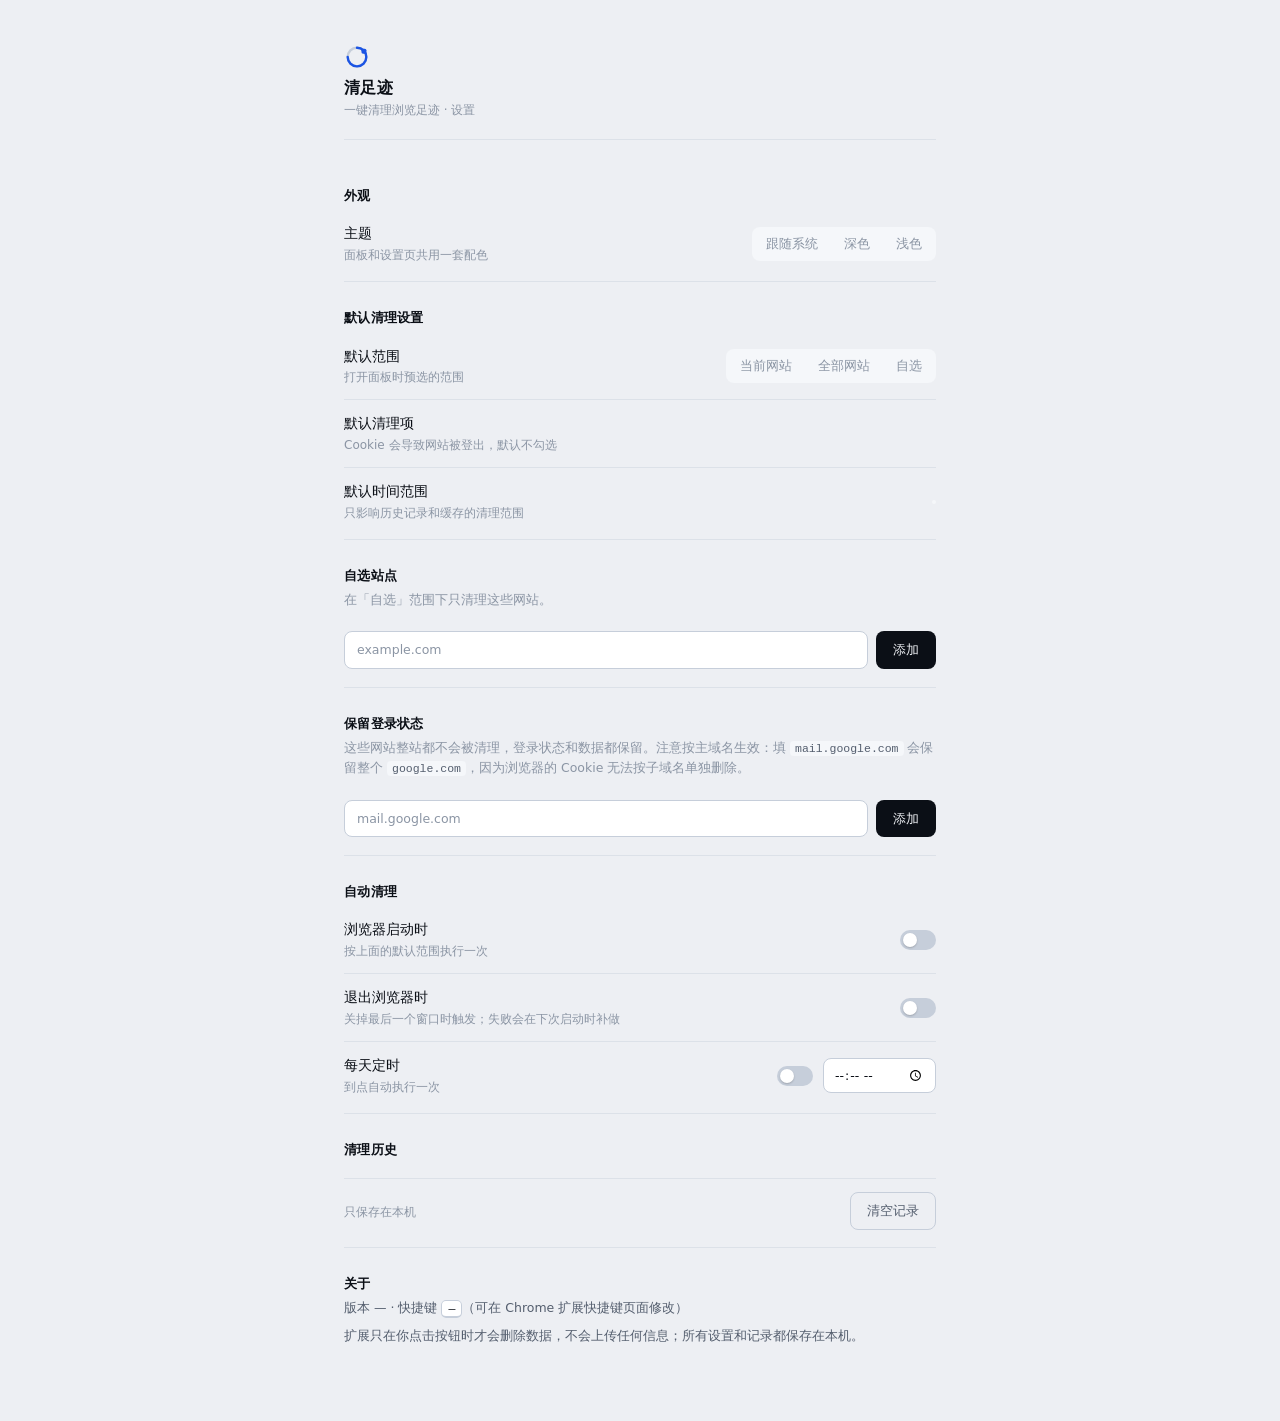
==== options/options.html @ 9ce26477 "改名前的基线：清足迹 Clean My Footprints" ====
<!doctype html>
<html lang="zh-CN">
  <head>
    <meta charset="utf-8" />
    <meta name="color-scheme" content="dark light" />
    <title>清足迹 · 设置</title>
    <link rel="stylesheet" href="options.css" />
  </head>
  <body>
    <div class="page">
      <header class="head">
        <div class="brand">
          <svg class="mark" viewBox="0 0 24 24" aria-hidden="true">
            <circle cx="12" cy="12" r="8.6" class="mark-track" />
            <path d="M12 3.4a8.6 8.6 0 1 1-8.6 8.6" class="mark-arc" />
            <rect x="16.1" y="4.3" width="4.6" height="4.6" rx="1.5" class="mark-block" />
          </svg>
          <div>
            <h1>清足迹</h1>
            <p class="sub">一键清理浏览足迹 · 设置</p>
          </div>
        </div>
      </header>

      <section class="card">
        <h2>外观</h2>
        <div class="row">
          <div class="row-label">
            主题
            <span class="hint">面板和设置页共用一套配色</span>
          </div>
          <div class="seg" id="theme-seg" role="radiogroup" aria-label="主题">
            <button type="button" data-theme="system" role="radio">跟随系统</button>
            <button type="button" data-theme="dark" role="radio">深色</button>
            <button type="button" data-theme="light" role="radio">浅色</button>
          </div>
        </div>
      </section>

      <section class="card">
        <h2>默认清理设置</h2>
        <div class="row">
          <div class="row-label">
            默认范围
            <span class="hint">打开面板时预选的范围</span>
          </div>
          <div class="seg" id="scope-seg" role="radiogroup" aria-label="默认范围">
            <button type="button" data-scope="current" role="radio">当前网站</button>
            <button type="button" data-scope="all" role="radio">全部网站</button>
            <button type="button" data-scope="custom" role="radio">自选</button>
          </div>
        </div>

        <div class="row">
          <div class="row-label">
            默认清理项
            <span class="hint">Cookie 会导致网站被登出，默认不勾选</span>
          </div>
          <div class="chips" id="item-chips" role="group" aria-label="默认清理项"></div>
        </div>

        <div class="row">
          <div class="row-label">
            默认时间范围
            <span class="hint">只影响历史记录和缓存的清理范围</span>
          </div>
          <div class="seg" id="since-seg" role="radiogroup" aria-label="默认时间范围"></div>
        </div>
      </section>

      <section class="card">
        <h2>自选站点</h2>
        <p class="card-sub">在「自选」范围下只清理这些网站。</p>
        <div class="tag-list" id="custom-list"></div>
        <form class="add-row" id="custom-form">
          <input type="text" id="custom-input" placeholder="example.com" autocomplete="off" />
          <button type="submit" class="btn">添加</button>
        </form>
      </section>

      <section class="card">
        <h2>保留登录状态</h2>
        <p class="card-sub">
          这些网站整站都不会被清理，登录状态和数据都保留。注意按主域名生效：填
          <code>mail.google.com</code> 会保留整个 <code>google.com</code>，因为浏览器的 Cookie
          无法按子域名单独删除。
        </p>
        <div class="tag-list" id="keep-list"></div>
        <form class="add-row" id="keep-form">
          <input type="text" id="keep-input" placeholder="mail.google.com" autocomplete="off" />
          <button type="submit" class="btn">添加</button>
        </form>
      </section>

      <section class="card">
        <h2>自动清理</h2>
        <div class="row">
          <div class="row-label">
            浏览器启动时
            <span class="hint">按上面的默认范围执行一次</span>
          </div>
          <label class="switch">
            <input type="checkbox" id="auto-startup" />
            <span></span>
          </label>
        </div>
        <div class="row">
          <div class="row-label">
            退出浏览器时
            <span class="hint">关掉最后一个窗口时触发；失败会在下次启动时补做</span>
          </div>
          <label class="switch">
            <input type="checkbox" id="auto-exit" />
            <span></span>
          </label>
        </div>
        <div class="row">
          <div class="row-label">
            每天定时
            <span class="hint">到点自动执行一次</span>
          </div>
          <div class="switch-group">
            <label class="switch">
              <input type="checkbox" id="auto-daily" />
              <span></span>
            </label>
            <input type="time" id="auto-daily-time" class="time-input" />
          </div>
        </div>
      </section>

      <section class="card">
        <h2>清理历史</h2>
        <div class="history" id="history"></div>
        <div class="row">
          <div class="row-label"><span class="hint">只保存在本机</span></div>
          <button type="button" class="btn btn-ghost" id="clear-history">清空记录</button>
        </div>
      </section>

      <section class="card">
        <h2>关于</h2>
        <div class="about">
          <p>
            版本 <span id="version">—</span> · 快捷键
            <kbd id="shortcut">—</kbd>（可在 Chrome 扩展快捷键页面修改）
          </p>
          <p class="hint">
            扩展只在你点击按钮时才会删除数据，不会上传任何信息；所有设置和记录都保存在本机。
          </p>
        </div>
      </section>
    </div>

    <script type="module" src="options.js"></script>
  </body>
</html>
---- options/options.css ----
:root {
  color-scheme: light;

  --paper: #edeff3;
  --sheet: #ffffff;
  --sheet-2: #f5f7fa;
  --rule: #dce1e8;
  --rule-2: #c6ceda;

  --ink: #0b0f16;
  --ink-2: #545e6e;
  --ink-3: #8b95a4;

  --signal: #1b54e4;
  --signal-soft: rgba(27, 84, 228, 0.09);
  --danger: #c62f2f;

  --ease: cubic-bezier(0.32, 0.72, 0.28, 1);
}

:root[data-theme='dark'] {
  color-scheme: dark;

  --paper: #121419;
  --sheet: #1a1d23;
  --sheet-2: #21252c;
  --rule: #262a32;
  --rule-2: #343a44;

  --ink: #edf0f5;
  --ink-2: #98a2b0;
  --ink-3: #6b7482;

  --signal: #6e9bff;
  --signal-soft: rgba(110, 155, 255, 0.14);
  --danger: #ff6b6b;
}

* {
  box-sizing: border-box;
}

[hidden] {
  display: none !important;
}

html,
body {
  margin: 0;
  padding: 0;
}

body {
  min-height: 100vh;
  background: var(--paper);
  color: var(--ink);
  font-family: -apple-system, BlinkMacSystemFont, 'Segoe UI', 'PingFang SC', 'Hiragino Sans GB',
    'Microsoft YaHei', system-ui, sans-serif;
  font-size: 13.5px;
  line-height: 1.55;
  -webkit-font-smoothing: antialiased;
}

.page {
  max-width: 640px;
  margin: 0 auto;
  padding: 44px 24px 72px;
}

.head {
  display: flex;
  align-items: center;
  gap: 11px;
  padding-bottom: 20px;
  margin-bottom: 20px;
  border-bottom: 1px solid var(--rule);
}

.mark {
  width: 26px;
  height: 26px;
  overflow: visible;
}

.mark-track {
  fill: none;
  stroke: var(--rule-2);
  stroke-width: 2.2;
}

.mark-arc {
  fill: none;
  stroke: var(--signal);
  stroke-width: 2.2;
  stroke-linecap: round;
}

.mark-block {
  fill: var(--signal);
}

h1 {
  margin: 0;
  font-size: 16px;
  font-weight: 640;
  letter-spacing: 0.02em;
}

.head .sub {
  margin: 0;
  font-size: 12px;
  color: var(--ink-3);
}

.card {
  padding: 4px 0;
  border-bottom: 1px solid var(--rule);
}

.card:last-of-type {
  border-bottom: 0;
}

.card h2 {
  margin: 22px 0 4px;
  font-size: 13px;
  font-weight: 640;
  letter-spacing: 0.02em;
  color: var(--ink);
}

.card-sub {
  margin: 0 0 10px;
  font-size: 12.5px;
  line-height: 1.6;
  color: var(--ink-3);
}

.row {
  display: flex;
  align-items: center;
  gap: 20px;
  padding: 13px 0;
  border-top: 1px solid var(--rule);
}

.row:first-of-type {
  border-top: 0;
}

.card h2 + .row {
  border-top: 0;
}

.row-label {
  flex: 1;
  min-width: 0;
  font-weight: 560;
}

.hint {
  display: block;
  margin-top: 2px;
  font-size: 12px;
  font-weight: 400;
  line-height: 1.5;
  color: var(--ink-3);
}

code {
  padding: 1px 5px;
  border-radius: 4px;
  background: var(--sheet-2);
  font-family: ui-monospace, SFMono-Regular, Menlo, monospace;
  font-size: 11.5px;
  color: var(--ink-2);
}

.seg {
  display: flex;
  gap: 2px;
  padding: 2px;
  border-radius: 8px;
  background: var(--sheet-2);
}

.seg button {
  padding: 5px 12px;
  border: 0;
  border-radius: 6px;
  background: transparent;
  color: var(--ink-3);
  font: inherit;
  font-size: 12.5px;
  font-weight: 540;
  cursor: pointer;
  transition: background 0.14s var(--ease), color 0.14s var(--ease);
}

.seg button:hover {
  color: var(--ink-2);
}

.seg button[aria-checked='true'] {
  background: var(--sheet);
  color: var(--ink);
  font-weight: 600;
  box-shadow: 0 1px 2px rgba(16, 24, 40, 0.09);
}

:root[data-theme='dark'] .seg button[aria-checked='true'] {
  background: var(--sheet-2);
  box-shadow: inset 0 0 0 1px var(--rule-2);
}

.chips {
  display: flex;
  flex-wrap: wrap;
  gap: 6px;
  justify-content: flex-end;
}

.chip {
  display: inline-flex;
  align-items: center;
  gap: 6px;
  padding: 5px 11px 5px 9px;
  border: 1px solid var(--rule);
  border-radius: 999px;
  background: transparent;
  color: var(--ink-3);
  font: inherit;
  font-size: 12px;
  font-weight: 540;
  cursor: pointer;
  transition: border-color 0.14s var(--ease), color 0.14s var(--ease), background 0.14s var(--ease);
}

.chip::before {
  content: '';
  width: 7px;
  height: 7px;
  border-radius: 50%;
  background: transparent;
  box-shadow: inset 0 0 0 1.4px var(--rule-2);
  transition: background 0.14s var(--ease), box-shadow 0.14s var(--ease);
}

.chip:hover {
  color: var(--ink-2);
  border-color: var(--rule-2);
}

.chip[aria-pressed='true'] {
  border-color: color-mix(in srgb, var(--signal) 38%, transparent);
  background: var(--signal-soft);
  color: var(--signal);
}

.chip[aria-pressed='true']::before {
  background: var(--signal);
  box-shadow: none;
}

.tag-list {
  display: flex;
  flex-wrap: wrap;
  gap: 6px;
  margin-bottom: 11px;
}

.tag {
  display: inline-flex;
  align-items: center;
  gap: 5px;
  padding: 3px 4px 3px 10px;
  border: 1px solid var(--rule);
  border-radius: 999px;
  background: var(--sheet);
  font-size: 12px;
  color: var(--ink-2);
}

.tag button {
  display: grid;
  place-items: center;
  width: 16px;
  height: 16px;
  padding: 0;
  border: 0;
  border-radius: 50%;
  background: transparent;
  color: var(--ink-3);
  font-size: 13px;
  line-height: 1;
  cursor: pointer;
  transition: background 0.14s var(--ease), color 0.14s var(--ease);
}

.tag button:hover {
  background: var(--danger);
  color: #fff;
}

.add-row {
  display: flex;
  gap: 8px;
  margin-bottom: 14px;
}

.add-row input {
  flex: 1;
  padding: 8px 12px;
  border: 1px solid var(--rule-2);
  border-radius: 8px;
  background: var(--sheet);
  color: var(--ink);
  font: inherit;
  font-size: 12.5px;
  transition: border-color 0.14s var(--ease), box-shadow 0.14s var(--ease);
}

.add-row input::placeholder {
  color: var(--ink-3);
}

.add-row input:focus {
  outline: none;
  border-color: var(--signal);
  box-shadow: 0 0 0 3px var(--signal-soft);
}

.btn {
  padding: 8px 16px;
  border: 1px solid transparent;
  border-radius: 8px;
  background: var(--ink);
  color: var(--paper);
  font: inherit;
  font-size: 12.5px;
  font-weight: 580;
  cursor: pointer;
  transition: opacity 0.14s var(--ease);
}

:root[data-theme='dark'] .btn {
  background: var(--signal);
  color: #080b11;
}

.btn:hover {
  opacity: 0.88;
}

.btn-ghost {
  border-color: var(--rule-2);
  background: transparent;
  color: var(--ink-2);
}

.btn-ghost:hover {
  background: var(--sheet-2);
  color: var(--ink);
  opacity: 1;
}

.switch-group {
  display: flex;
  align-items: center;
  gap: 10px;
}

.switch {
  position: relative;
  display: inline-flex;
  flex: none;
  cursor: pointer;
}

.switch input {
  position: absolute;
  opacity: 0;
  width: 100%;
  height: 100%;
  margin: 0;
  cursor: pointer;
}

.switch span {
  display: block;
  width: 36px;
  height: 20px;
  border-radius: 999px;
  background: var(--rule-2);
  transition: background 0.18s var(--ease);
}

.switch span::after {
  content: '';
  position: absolute;
  top: 3px;
  left: 3px;
  width: 14px;
  height: 14px;
  border-radius: 50%;
  background: #fff;
  box-shadow: 0 1px 2px rgba(0, 0, 0, 0.2);
  transition: transform 0.18s var(--ease);
}

.switch input:checked + span {
  background: var(--signal);
}

.switch input:checked + span::after {
  transform: translateX(16px);
}

.switch input:focus-visible + span {
  box-shadow: 0 0 0 3px var(--signal-soft);
}

.time-input {
  padding: 6px 10px;
  border: 1px solid var(--rule-2);
  border-radius: 8px;
  background: var(--sheet);
  color: var(--ink);
  font: inherit;
  font-size: 12.5px;
  font-variant-numeric: tabular-nums;
}

.time-input:disabled {
  opacity: 0.45;
}

.history {
  display: grid;
  gap: 0;
  margin-bottom: 14px;
}

.history-row {
  display: flex;
  align-items: center;
  gap: 12px;
  padding: 9px 0;
  border-top: 1px solid var(--rule);
  font-size: 12.5px;
}

.history-row:first-child {
  border-top: 0;
}

.history-row .h-when {
  flex: 1;
  color: var(--ink-2);
}

.history-row .h-meta {
  color: var(--ink-3);
  font-variant-numeric: tabular-nums;
}

.empty {
  padding: 16px;
  border: 1px dashed var(--rule-2);
  border-radius: 8px;
  text-align: center;
  color: var(--ink-3);
  font-size: 12px;
}

.about p {
  margin: 0 0 7px;
  font-size: 12.5px;
  line-height: 1.65;
  color: var(--ink-2);
}

.about p:last-child {
  margin-bottom: 0;
}

kbd {
  padding: 1px 6px;
  border: 1px solid var(--rule-2);
  border-bottom-width: 2px;
  border-radius: 5px;
  background: var(--sheet);
  font-family: ui-monospace, SFMono-Regular, Menlo, monospace;
  font-size: 11.5px;
  color: var(--ink);
}

@media (max-width: 560px) {
  .row {
    flex-direction: column;
    align-items: flex-start;
    gap: 10px;
  }
  .chips,
  .seg {
    justify-content: flex-start;
  }
}

@media (prefers-reduced-motion: reduce) {
  * {
    transition-duration: 0.01ms !important;
  }
}
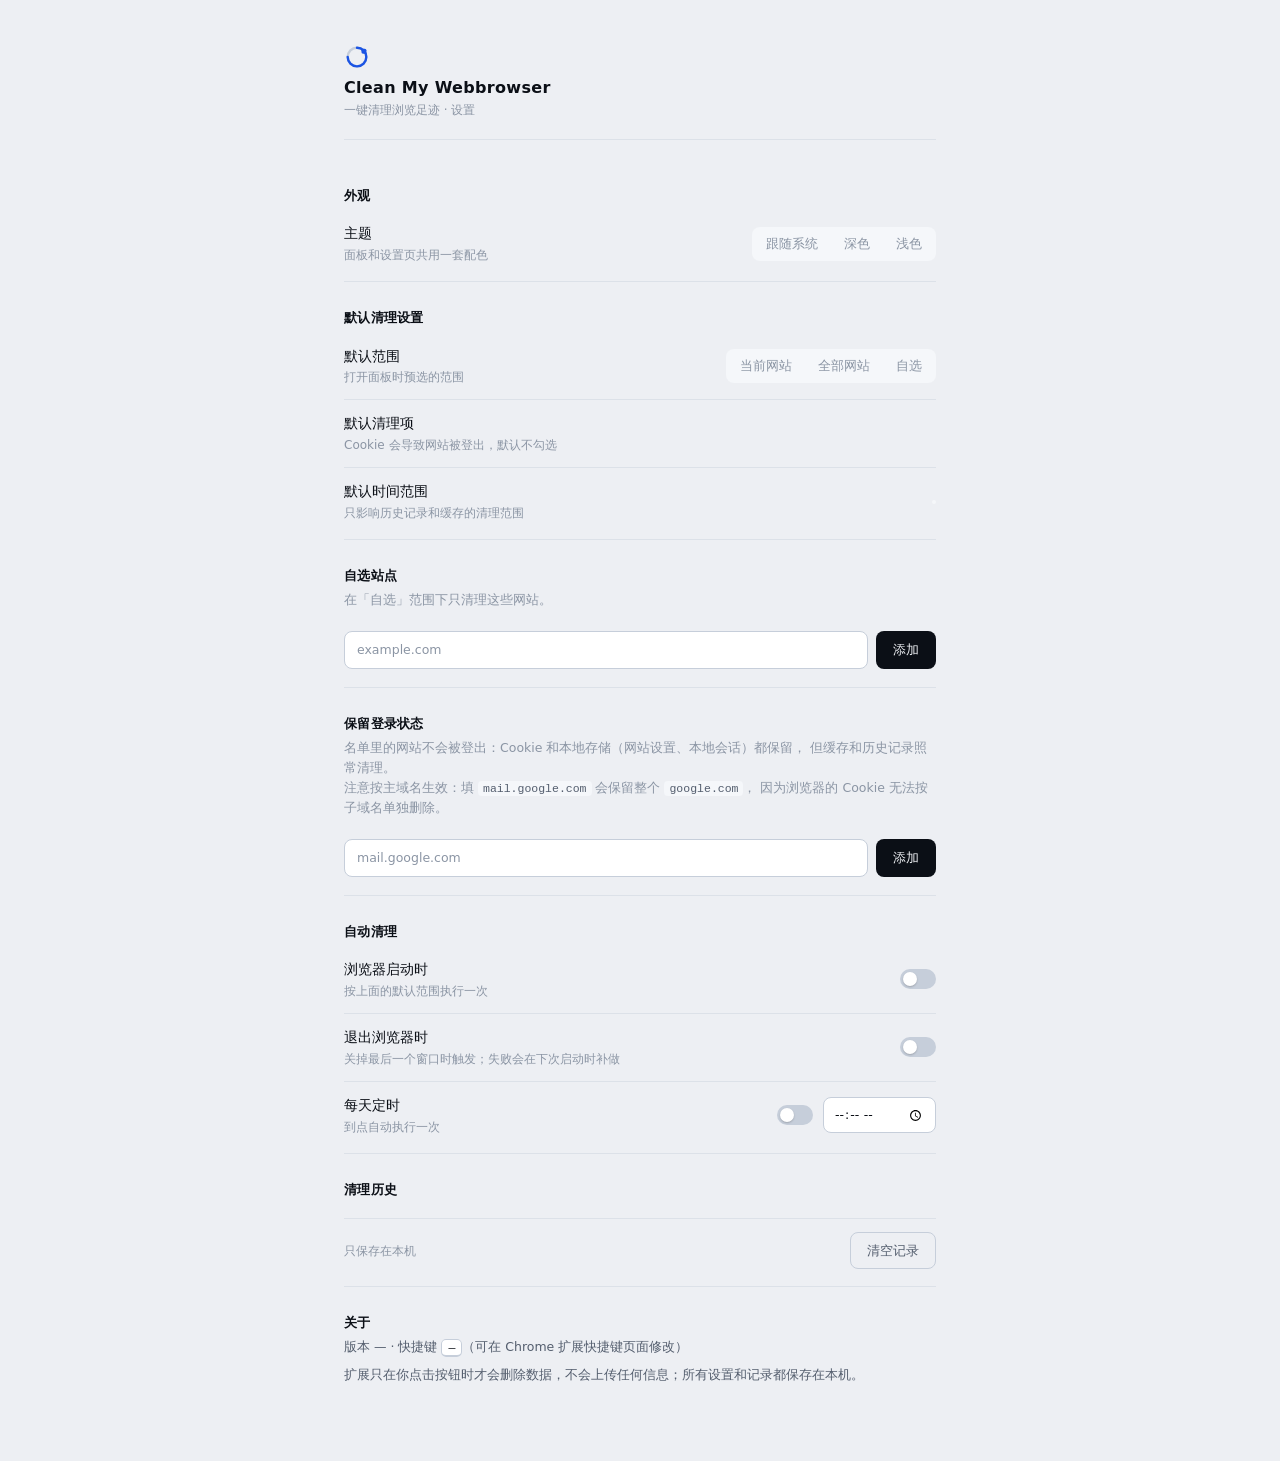
==== commit 1cda8a9d: "改名 Clean My Webbrowser；保留登录只保 Cookie 与本地存储；主按钮不再碰云端会话；自选支持最近访问快捷添加" ====
--- a/options/options.html
+++ b/options/options.html
@@ -3,7 +3,7 @@
   <head>
     <meta charset="utf-8" />
     <meta name="color-scheme" content="dark light" />
-    <title>清足迹 · 设置</title>
+    <title>Clean My Webbrowser · 设置</title>
     <link rel="stylesheet" href="options.css" />
   </head>
   <body>
@@ -16,7 +16,7 @@
             <rect x="16.1" y="4.3" width="4.6" height="4.6" rx="1.5" class="mark-block" />
           </svg>
           <div>
-            <h1>清足迹</h1>
+            <h1>Clean My Webbrowser</h1>
             <p class="sub">一键清理浏览足迹 · 设置</p>
           </div>
         </div>
@@ -71,6 +71,13 @@
       <section class="card">
         <h2>自选站点</h2>
         <p class="card-sub">在「自选」范围下只清理这些网站。</p>
+        <div class="row" id="recent-row" hidden>
+          <div class="row-label">
+            最近访问
+            <span class="hint">最近 7 天去过的站，点一下加进名单</span>
+          </div>
+          <div class="chips" id="recent-chips"></div>
+        </div>
         <div class="tag-list" id="custom-list"></div>
         <form class="add-row" id="custom-form">
           <input type="text" id="custom-input" placeholder="example.com" autocomplete="off" />
@@ -81,9 +88,10 @@
       <section class="card">
         <h2>保留登录状态</h2>
         <p class="card-sub">
-          这些网站整站都不会被清理，登录状态和数据都保留。注意按主域名生效：填
-          <code>mail.google.com</code> 会保留整个 <code>google.com</code>，因为浏览器的 Cookie
-          无法按子域名单独删除。
+          名单里的网站不会被登出：Cookie 和本地存储（网站设置、本地会话）都保留，
+          但缓存和历史记录照常清理。<br />
+          注意按主域名生效：填 <code>mail.google.com</code> 会保留整个 <code>google.com</code>，
+          因为浏览器的 Cookie 无法按子域名单独删除。
         </p>
         <div class="tag-list" id="keep-list"></div>
         <form class="add-row" id="keep-form">
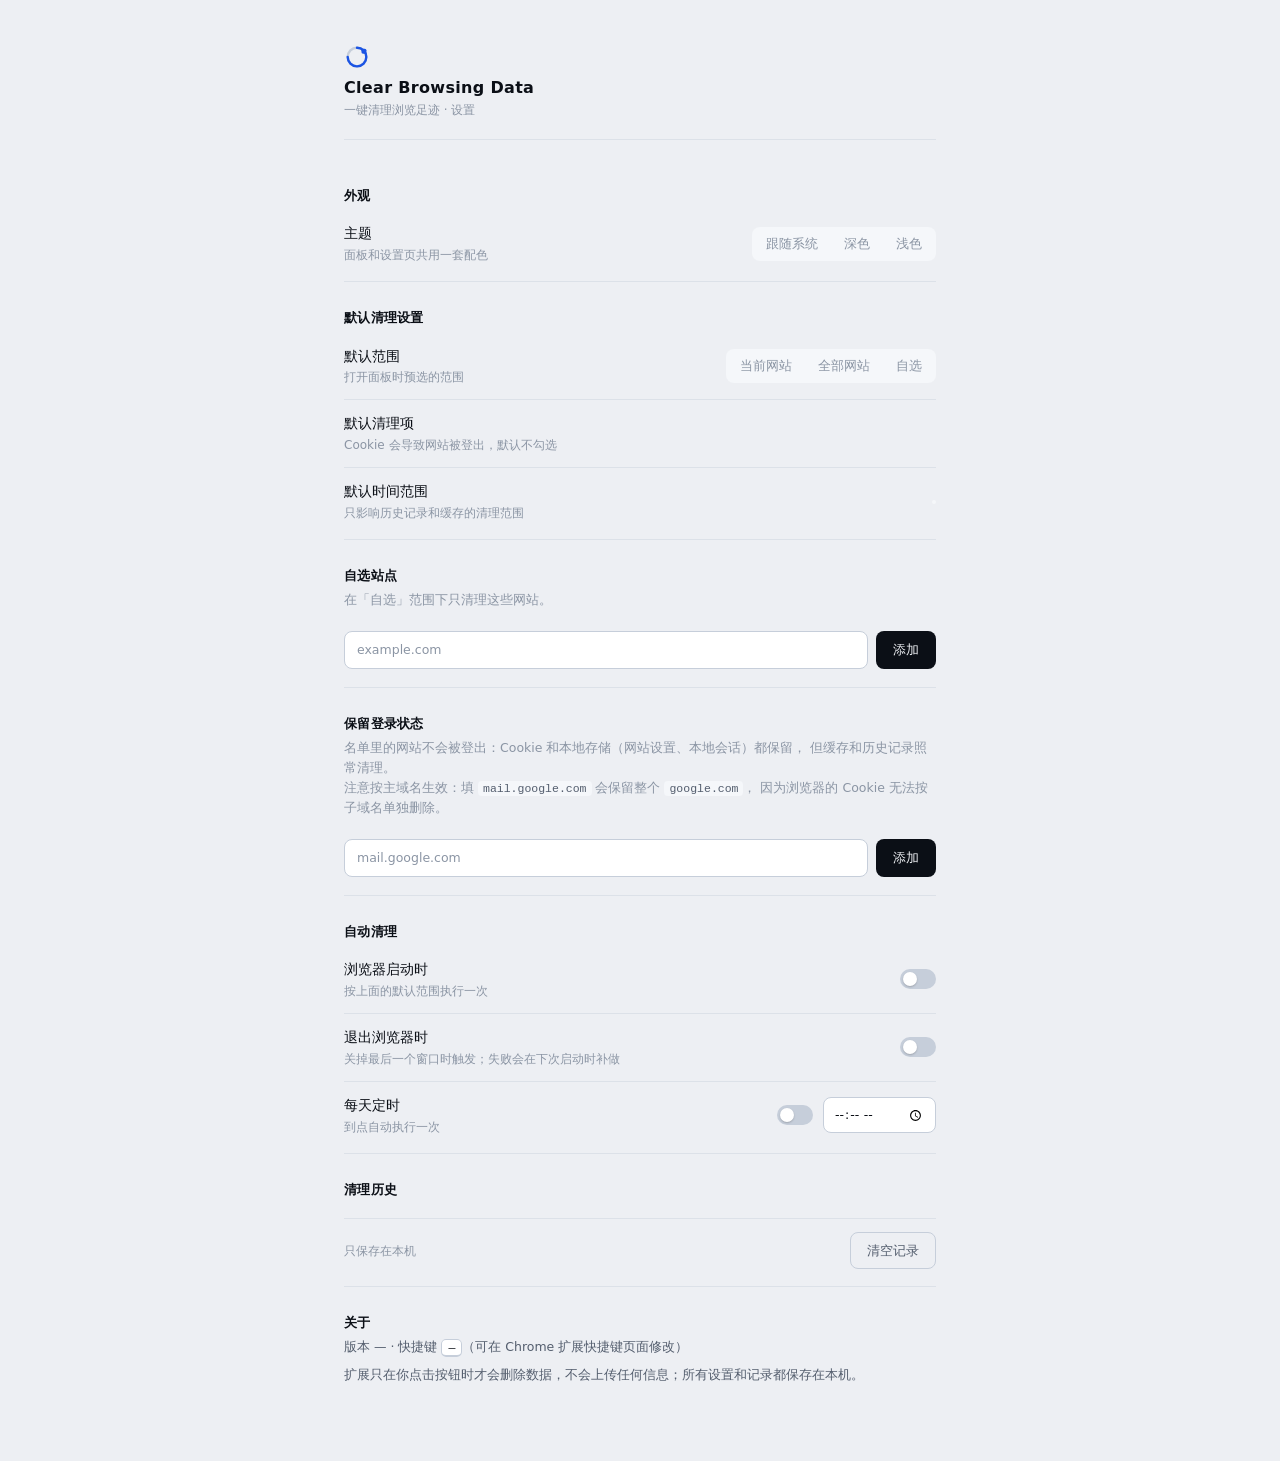
==== commit 749c986e: "改名 Clear Browsing Data；清理时圆环切进度盘（百分比动画 + 按钮填充 + 逐项打勾）" ====
--- a/options/options.html
+++ b/options/options.html
@@ -3,7 +3,7 @@
   <head>
     <meta charset="utf-8" />
     <meta name="color-scheme" content="dark light" />
-    <title>Clean My Webbrowser · 设置</title>
+    <title>Clear Browsing Data · 设置</title>
     <link rel="stylesheet" href="options.css" />
   </head>
   <body>
@@ -16,7 +16,7 @@
             <rect x="16.1" y="4.3" width="4.6" height="4.6" rx="1.5" class="mark-block" />
           </svg>
           <div>
-            <h1>Clean My Webbrowser</h1>
+            <h1>Clear Browsing Data</h1>
             <p class="sub">一键清理浏览足迹 · 设置</p>
           </div>
         </div>
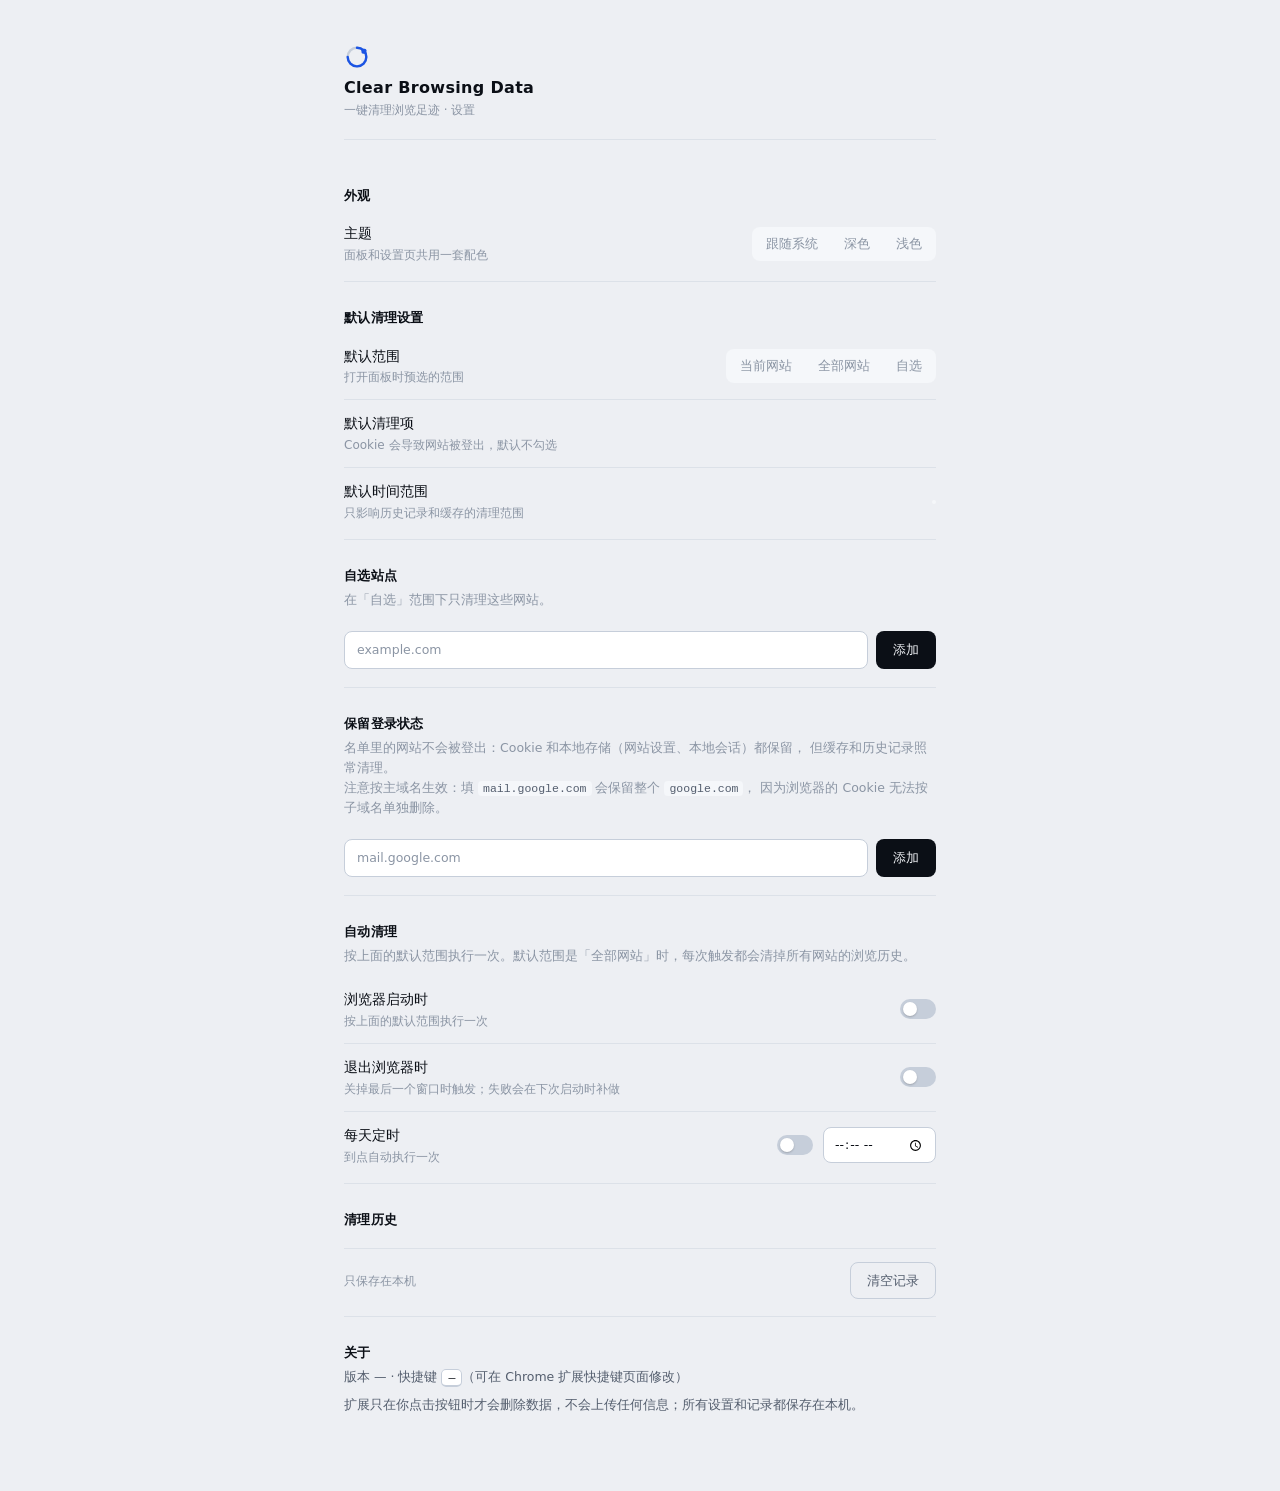
==== commit 340680d5: "默认范围改为全部网站；进度圈加最短可见时长；全部网站范围一律二次确认" ====
--- a/options/options.html
+++ b/options/options.html
@@ -102,6 +102,9 @@
 
       <section class="card">
         <h2>自动清理</h2>
+        <p class="card-sub" id="auto-hint">
+          按上面的默认范围执行一次。默认范围是「全部网站」时，每次触发都会清掉所有网站的浏览历史。
+        </p>
         <div class="row">
           <div class="row-label">
             浏览器启动时
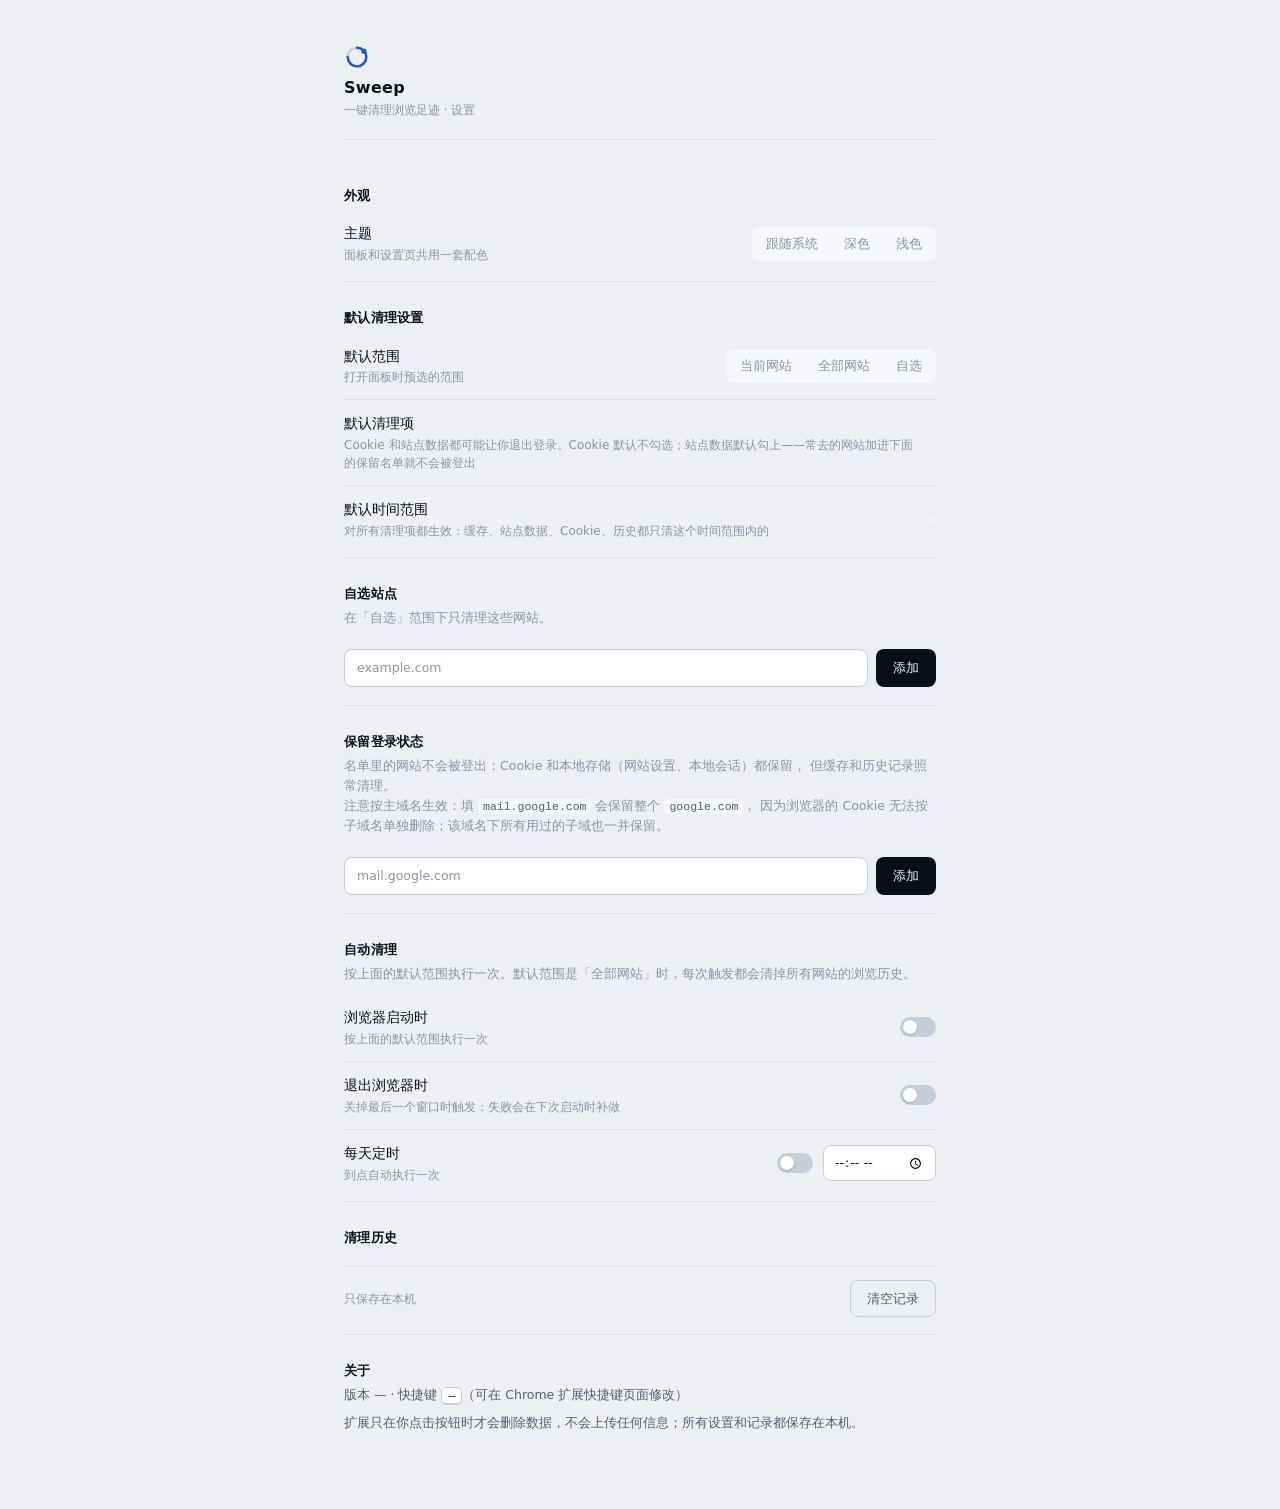
==== commit 7718490a: "改名 Sweep；摘掉云端会话功能；修两个阻断级 bug（Cookie 被浏览器整个拒绝、历史统计恒为 0） 阻断级（都对照 Chromium 源码核实过）： - chrome.browsingDat" ====
--- a/options/options.html
+++ b/options/options.html
@@ -3,7 +3,7 @@
   <head>
     <meta charset="utf-8" />
     <meta name="color-scheme" content="dark light" />
-    <title>Clear Browsing Data · 设置</title>
+    <title>Sweep · 设置</title>
     <link rel="stylesheet" href="options.css" />
   </head>
   <body>
@@ -16,7 +16,7 @@
             <rect x="16.1" y="4.3" width="4.6" height="4.6" rx="1.5" class="mark-block" />
           </svg>
           <div>
-            <h1>Clear Browsing Data</h1>
+            <h1>Sweep</h1>
             <p class="sub">一键清理浏览足迹 · 设置</p>
           </div>
         </div>
@@ -54,7 +54,7 @@
         <div class="row">
           <div class="row-label">
             默认清理项
-            <span class="hint">Cookie 会导致网站被登出，默认不勾选</span>
+            <span class="hint">Cookie 和站点数据都可能让你退出登录。Cookie 默认不勾选；站点数据默认勾上——常去的网站加进下面的保留名单就不会被登出</span>
           </div>
           <div class="chips" id="item-chips" role="group" aria-label="默认清理项"></div>
         </div>
@@ -62,7 +62,7 @@
         <div class="row">
           <div class="row-label">
             默认时间范围
-            <span class="hint">只影响历史记录和缓存的清理范围</span>
+            <span class="hint">对所有清理项都生效：缓存、站点数据、Cookie、历史都只清这个时间范围内的</span>
           </div>
           <div class="seg" id="since-seg" role="radiogroup" aria-label="默认时间范围"></div>
         </div>
@@ -91,7 +91,7 @@
           名单里的网站不会被登出：Cookie 和本地存储（网站设置、本地会话）都保留，
           但缓存和历史记录照常清理。<br />
           注意按主域名生效：填 <code>mail.google.com</code> 会保留整个 <code>google.com</code>，
-          因为浏览器的 Cookie 无法按子域名单独删除。
+          因为浏览器的 Cookie 无法按子域名单独删除；该域名下所有用过的子域也一并保留。
         </p>
         <div class="tag-list" id="keep-list"></div>
         <form class="add-row" id="keep-form">
